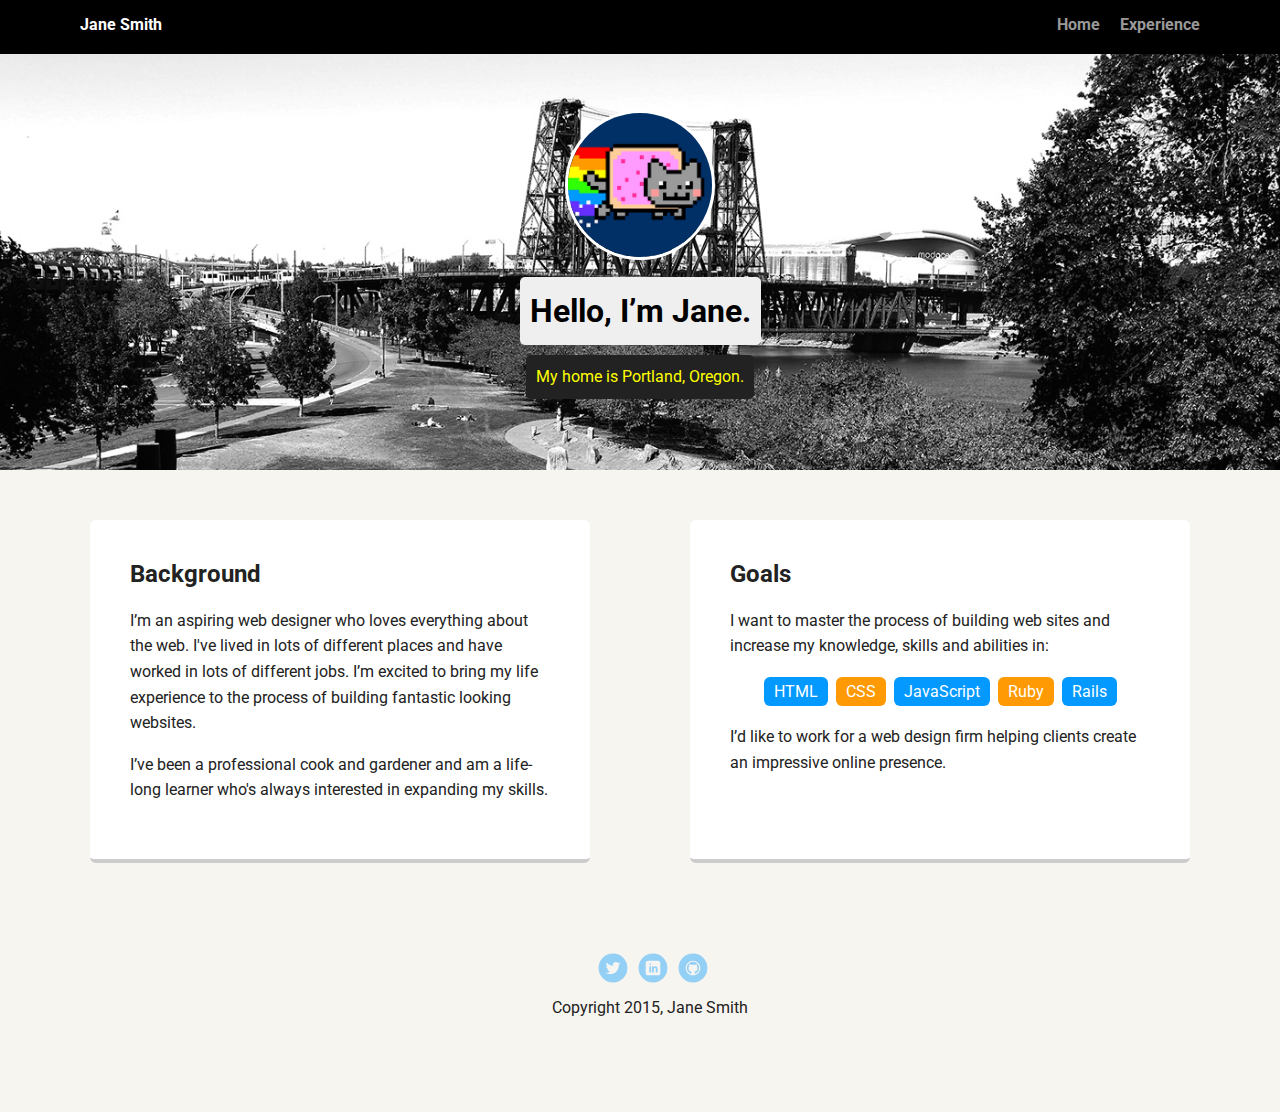
==== index.html @ 34802a33 "Added installed files from Treehouse" ====
<!doctype html>
<html lang="en">
<head>
  <meta charset="utf-8">
  <title>Jane Smith's Profile</title>
  <meta name="viewport" content="width=device-width, initial-scale=1.0">
  <link rel="stylesheet" href="styles.css">
  <link href="https://fonts.googleapis.com/css?family=Muli%7CRoboto:400,300,500,700,900" rel="stylesheet"></head>
  <body>

    <div class="main-nav">
        <ul class="nav">
          <li class="name">Jane Smith</li>
          <li><a href="#">Home</a></li>
          <li><a href="#">Experience</a></li>
        </ul>
    </div>

    <header>
      <img src="images/me.png" alt="Drawing of Jane Smith" class="profile-image">
      <h1 class="tag name">Hello, I’m Jane.</h1>
      <p class="tag location">My home is Portland, Oregon.</p>
    </header>

    <main class="flex">
      <div class="card">
        <h2>Background</h2>
        <p>I’m an aspiring web designer who loves everything about the web. I've lived in lots of different places and have worked in lots of different jobs. I’m excited to bring my life experience to the process of building fantastic looking websites.</p>
        <p>I’ve been a professional cook and gardener and am a life-long learner who's always interested in expanding my skills.</p>
      </div>

      <div class="card">
        <h2>Goals</h2>
        <p>I want to master the process of building web sites and increase my knowledge, skills and abilities in:</p>
        <ul class="skills">
          <li>HTML</li>
          <li>CSS</li>
          <li>JavaScript</li>
          <li>Ruby</li>
          <li>Rails</li>
        </ul>
        <p>I’d like to work for a web design firm helping clients create an impressive online presence.</p>
      </div>

    </main>
    <footer>
      <ul>
        <li><a href="#" class="social twitter">Twitter</a></li>
        <li><a href="#" class="social linkedin">LinkedIn</a></li>
        <li><a href="#" class="social github">Github</a></li>
      </ul>
      <p class="copyright">Copyright 2015, Jane Smith</p>
    </footer>
  </body>
  </html>
---- styles.css ----
/* Global Layout Set-up */
* {
  box-sizing: border-box;
}

body {
  margin: 0;
  padding: 0;
  text-align: center;
  font-family: 'Roboto', sans-serif;
  color: #222;
  background: #f7f5f0;
}
/* Link Styles */

a {
  text-decoration: none;
  color: #999;
}
a:hover {
  color: #6633ff;
}

/* Section Styles */

.main-nav {
  width: 100%;
  background: black;
  min-height: 30px;
  padding: 10px;
  position: fixed;
  text-align: center;
}
.nav {
  display: flex;
  justify-content: space-around;
  font-weight: 700;
  list-style-type: none;
  margin: 0 auto;
  padding: 0;
}

.nav .name {
    display: block;
    margin-right: auto;
    color: white;
}
.nav li {
  padding: 5px 10px 10px 10px;
}
.nav a {
  transition: all .5s;
}
.nav a:hover {
  color: white
}

header {
  text-align: center;
  background: url('images/portland.jpg') no-repeat top center ;
  background-size: cover;
  overflow: hidden;
  padding-top: 60px;
}
header {
  line-height: 1.5;
}
header .profile-image {
  margin-top: 50px;
  width: 150px;
  height: 150px;
  border-radius: 50%;
  border: 3px solid white;
  transition: all .5s;
}
header .profile-image:hover {
  transform: scale(1.2) rotate(5deg);
}
.tag {
  background-color: #efefef;
  color: black;
  padding: 10px;
  border-radius: 5px;
  display: table;
  margin: 10px auto;
}
.location {
  background-color: #222;
  color: yellow;
}
.card {
  margin: 30px;
  padding: 20px 40px 40px;
  max-width: 500px;
  text-align: left;
  background: #fff;
  border-bottom: 4px solid #ccc;
  border-radius: 6px;
  transition: all .5s;
}
.card:hover {
  border-color: #ff99ff;
}

ul.skills {
  padding: 0;
  text-align: center;
}

.skills li {
  border-radius: 6px;
  display: inline-block;
  background: #ff9904;
  color: white;
  padding: 5px 10px;
  margin: 2px;
}

.skills li:nth-child(odd) {
  background: #0399ff;
}

footer {
  width: 100%;
  min-height: 30px;
  padding: 20px 0 40px 20px;
}

footer .copyright {
  top: -8px;
  font-size: .75em;
}

footer ul {
  list-style-type: none;
  margin: 0;
  padding: 0;
}

footer ul li {
  display: inline-block;
}

a.social {
  display: inline-block;
  text-indent: -9999px;
  margin-left: 5px;
  width: 30px;
  height: 30px;
  background-size: 30px 30px;
  opacity: .4;
  transition: all .5s;
}
a.twitter {
  background-image: url(images/twitter.svg);
}
a.linkedin {
  background-image: url(images/linkedin.svg);
}
a.github {
  background-image: url(images/github.svg);
}
a.social:hover {
  opacity: 1;
}
.clearfix {
  clear: both;
}

/* Styles for larger screens */
@media screen and (min-width: 720px) {

  .flex {
      display: -ms-flexbox;      /* TWEENER - IE 10 */
      display: flex;
      max-width: 1200px;
      -ms-flex-pack: distribute;
      justify-content: space-around;
      margin: 0 auto;
  }

  header {
    min-height: 470px;
  }

  .nav {
    max-width: 1200px;
    padding: 0 30px;
  }


  main {
    padding-top: 20px;
  }

  main p {
    line-height: 1.6em;
  }

  footer {
    font-size: 1.3em;
    max-width: 1200px;
    margin: 40px auto;
  }

}
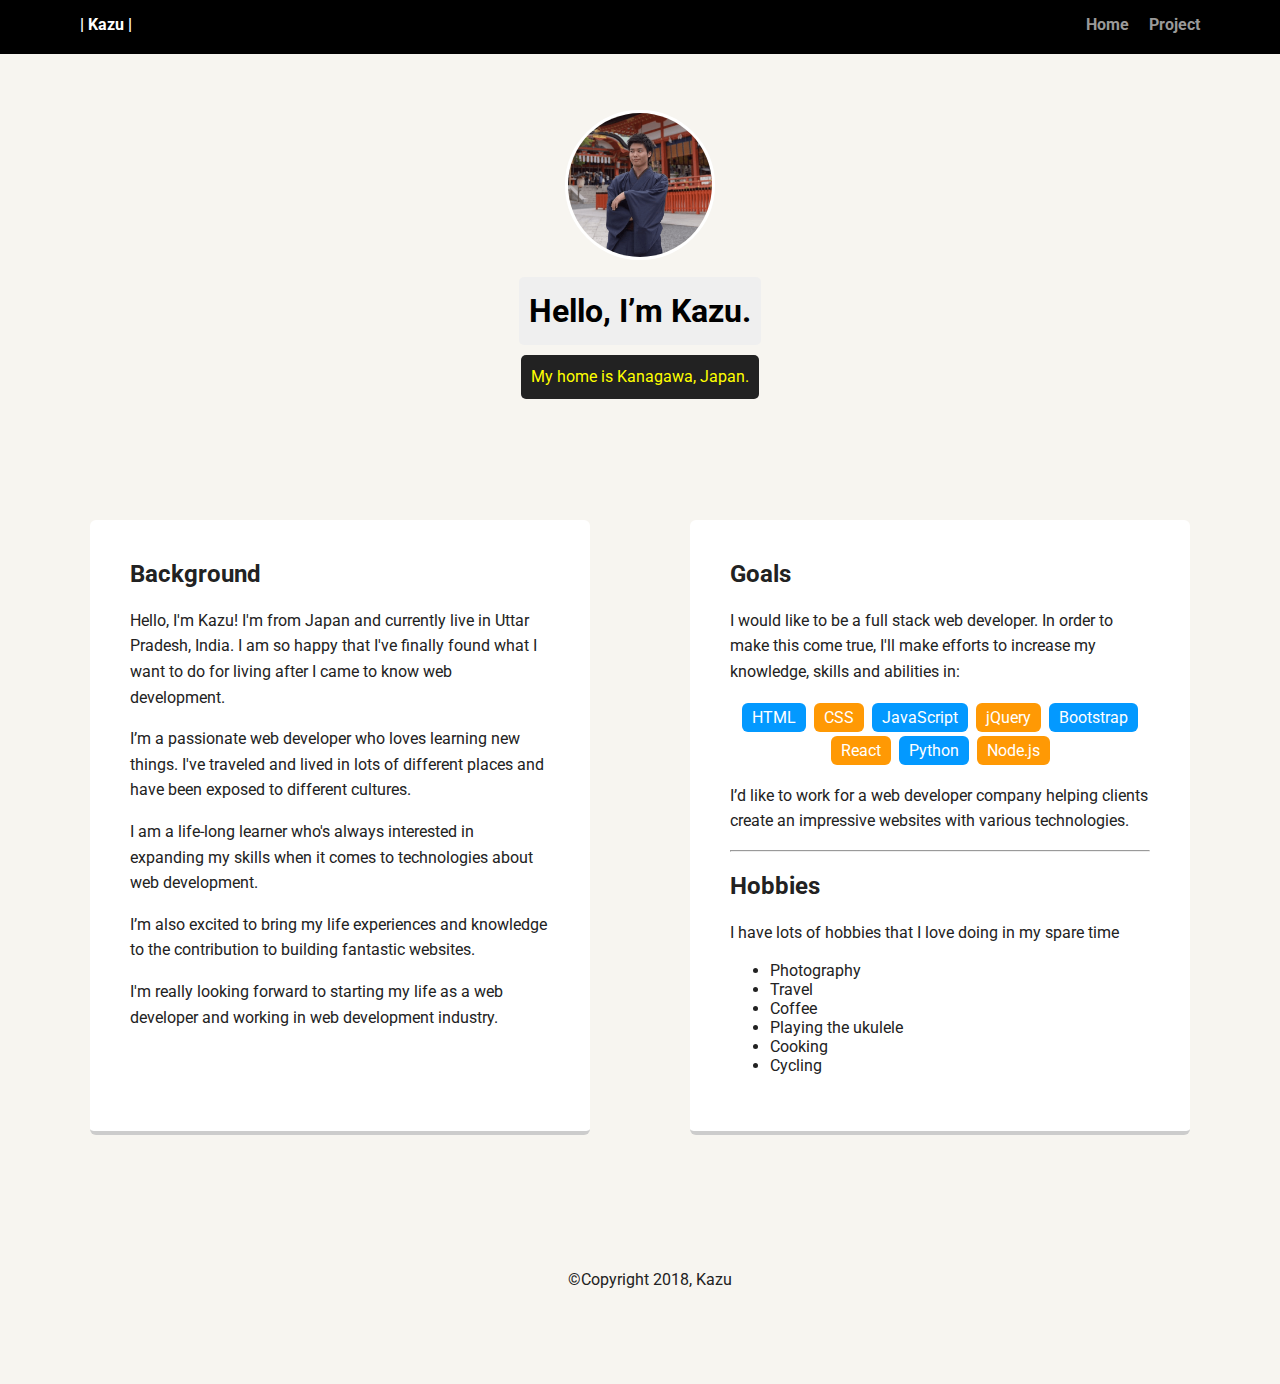
==== commit 666f227a: "Tentatively completed" ====
--- a/index.html
+++ b/index.html
@@ -2,7 +2,7 @@
 <html lang="en">
 <head>
   <meta charset="utf-8">
-  <title>Jane Smith's Profile</title>
+  <title>Kazu's Profile</title>
   <meta name="viewport" content="width=device-width, initial-scale=1.0">
   <link rel="stylesheet" href="styles.css">
   <link href="https://fonts.googleapis.com/css?family=Muli%7CRoboto:400,300,500,700,900" rel="stylesheet"></head>
@@ -10,46 +10,77 @@
 
     <div class="main-nav">
         <ul class="nav">
-          <li class="name">Jane Smith</li>
-          <li><a href="#">Home</a></li>
-          <li><a href="#">Experience</a></li>
+          <li class="name">| Kazu |</li>
+          <li><a href="index.html">Home</a></li>
+          <li><a href="project.html">Project</a></li>
         </ul>
     </div>
 
-    <header>
-      <img src="images/me.png" alt="Drawing of Jane Smith" class="profile-image">
-      <h1 class="tag name">Hello, I’m Jane.</h1>
-      <p class="tag location">My home is Portland, Oregon.</p>
+    <header class="index">
+      <img src="images/meKyoto.png" alt="Kazu wearing Kimono in Kyoto" class="profile-image">
+      <h1 class="tag name">Hello, I’m Kazu.</h1>
+      <p class="tag location">My home is Kanagawa, Japan.</p>
     </header>
 
     <main class="flex">
       <div class="card">
         <h2>Background</h2>
-        <p>I’m an aspiring web designer who loves everything about the web. I've lived in lots of different places and have worked in lots of different jobs. I’m excited to bring my life experience to the process of building fantastic looking websites.</p>
-        <p>I’ve been a professional cook and gardener and am a life-long learner who's always interested in expanding my skills.</p>
+
+        <p>Hello, I'm Kazu! I'm from Japan and currently live in Uttar Pradesh, India.
+        I am so happy that I've finally found what I want to do for living after I came to know
+        web development.
+        </p>
+
+        <p>I’m a passionate web developer who loves learning new things. I've traveled and lived in lots of different places and have been exposed to different cultures.</p>
+
+        <p>I am a life-long learner who's always interested in expanding my skills when it comes to technologies about web development.</p>
+
+        <p>I’m also excited to bring my life experiences and knowledge to the contribution to building fantastic websites.</p>
+
+        <p>I'm really looking forward to starting my life as a web developer and working in web development industry. </p>
+
       </div>
 
       <div class="card">
         <h2>Goals</h2>
-        <p>I want to master the process of building web sites and increase my knowledge, skills and abilities in:</p>
+        <p>I would like to be a full stack web developer. In order to make this come true, I'll make efforts to increase my knowledge, skills and abilities in:</p>
         <ul class="skills">
           <li>HTML</li>
           <li>CSS</li>
           <li>JavaScript</li>
-          <li>Ruby</li>
-          <li>Rails</li>
+          <li>jQuery</li>
+          <li>Bootstrap</li>
+          <li>React</li>
+          <li>Python</li>
+          <li>Node.js</li>
         </ul>
-        <p>I’d like to work for a web design firm helping clients create an impressive online presence.</p>
+        <p>I’d like to work for a web developer company helping clients create an impressive websites with various technologies.</p>
+
+        <hr>
+
+        <h2>Hobbies</h2>
+        <p>I have lots of hobbies that I love doing in my spare time</p>
+
+        <ul class="hobbies">
+          <li>Photography</li>
+          <li>Travel</li>
+          <li>Coffee</li>
+          <li>Playing the ukulele</li>
+          <li>Cooking</li>
+          <li>Cycling</li>
+        </ul>
+
       </div>
 
     </main>
     <footer>
       <ul>
-        <li><a href="#" class="social twitter">Twitter</a></li>
-        <li><a href="#" class="social linkedin">LinkedIn</a></li>
-        <li><a href="#" class="social github">Github</a></li>
+        <li><a href="https://codepen.io/ToshikazuKato/" class="social codepen">Codepen</a></li>
+        <li><a href="https://www.linkedin.com/feed/?trk=onboarding-landing" class="social linkedin">LinkedIn</a></li>
+        <li><a href="https://github.com/ToshikazuKato" class="social github">Github</a></li>
+        <li><a href="https://teamtreehouse.com/toshikazukato" class="social treeHouse">Treehouse</a></li>
       </ul>
-      <p class="copyright">Copyright 2015, Jane Smith</p>
+      <p class="copyright">&copy;Copyright 2018, Kazu</p>
     </footer>
   </body>
   </html>
